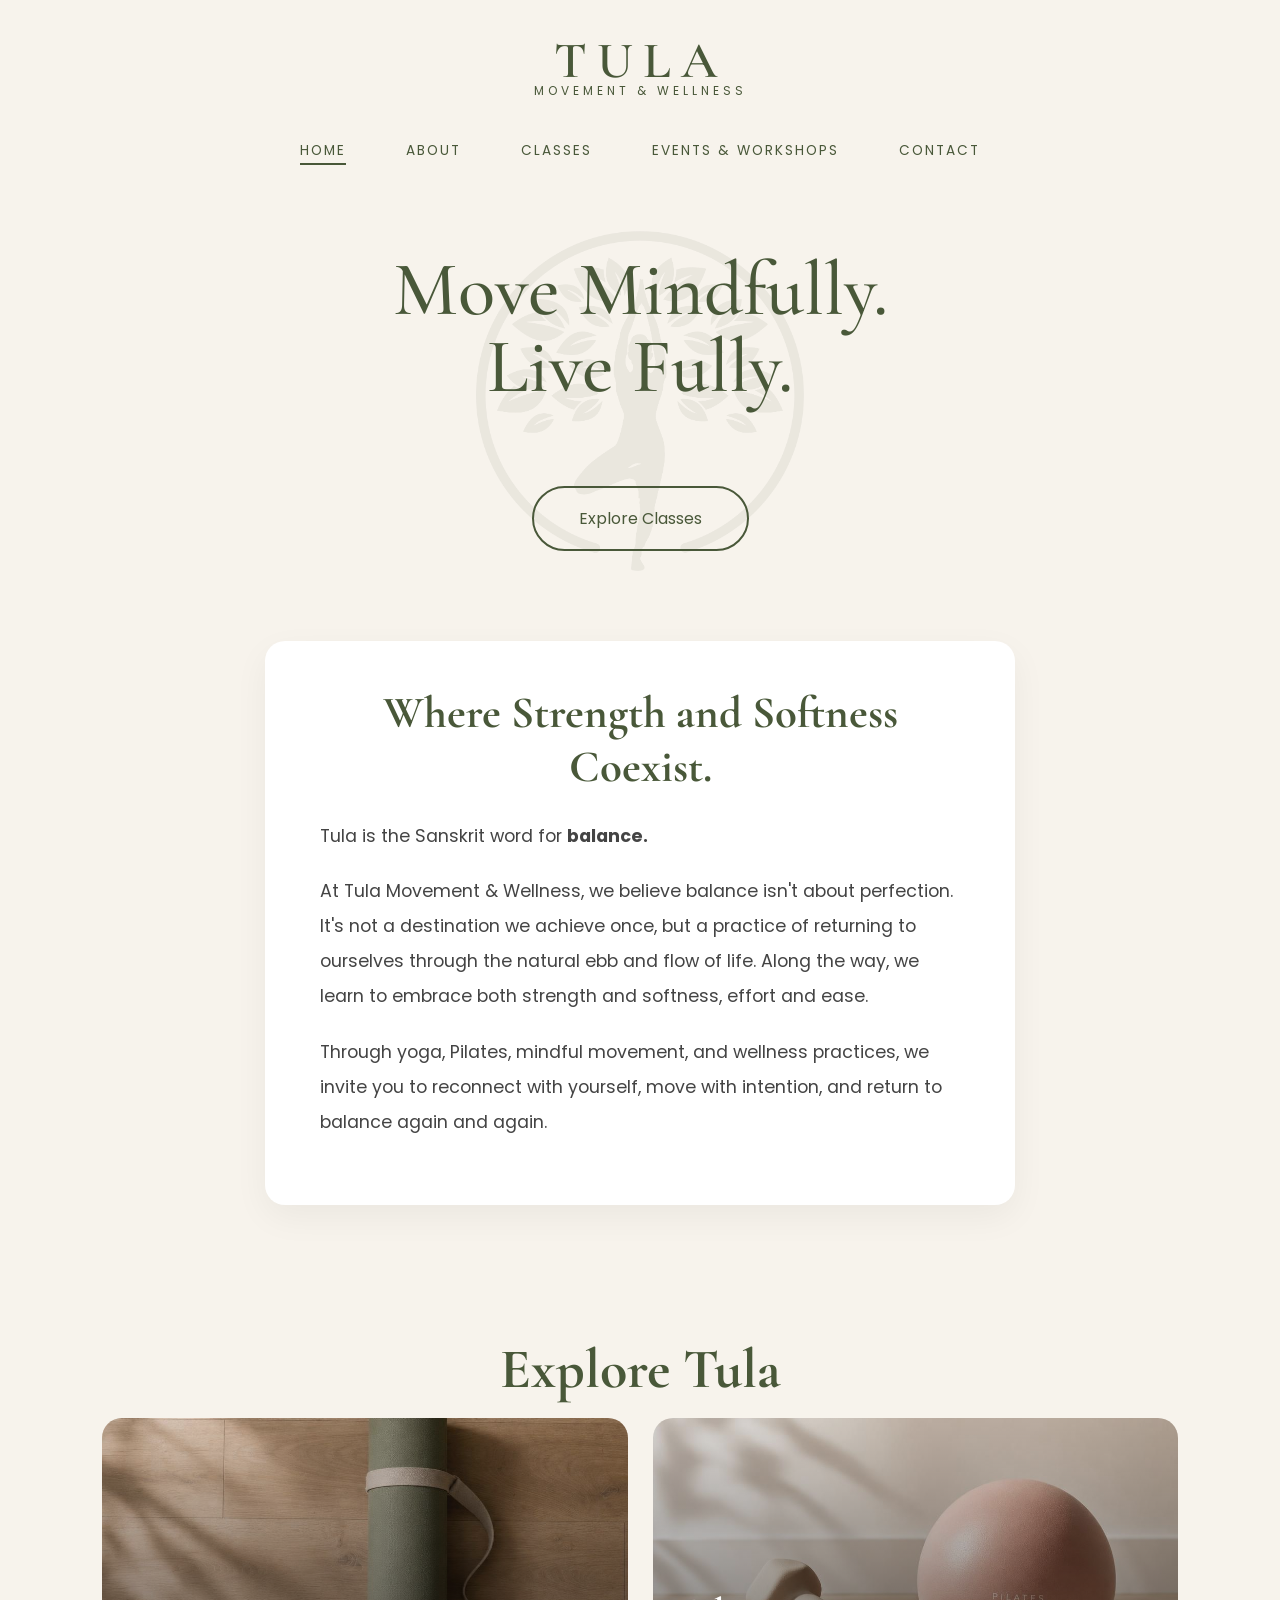
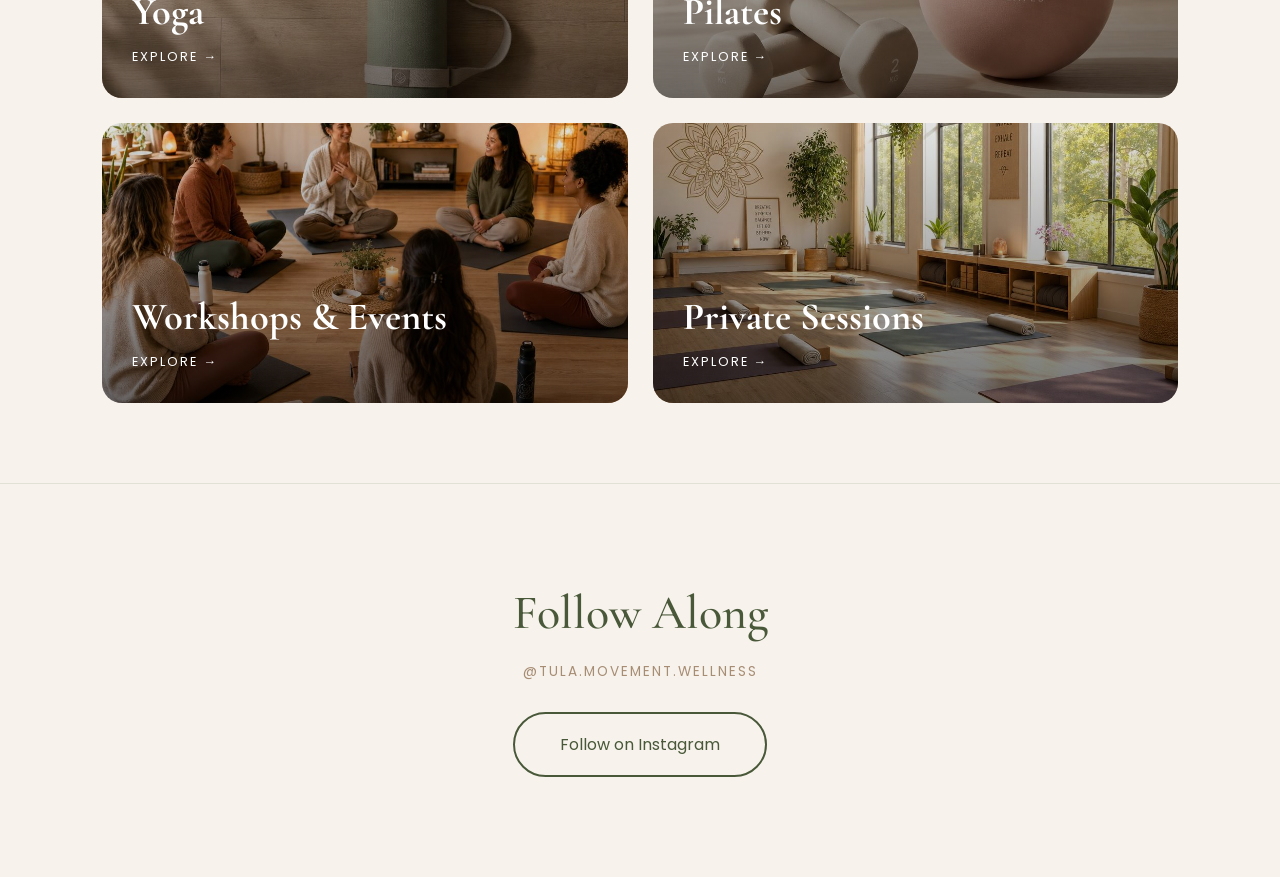
==== index.html @ 3f34ab4b "first release" ====
<!DOCTYPE html>
<html lang="en">

<head>

    <meta charset="UTF-8">
    <meta name="viewport" content="width=device-width, initial-scale=1.0">

    <title>Tula Movement & Wellness</title>

    <link rel="icon" type="image/png" href="assets/logos/tula-icon.png">
    <link rel="stylesheet" href="css/style.css">

    <link rel="preconnect" href="https://fonts.googleapis.com">
    <link rel="preconnect" href="https://fonts.gstatic.com" crossorigin>

    <link href="https://fonts.googleapis.com/css2?family=Cormorant+Garamond:wght@400;500;600;700&family=Poppins:wght@300;400;500&display=swap" rel="stylesheet">

</head>

<body>

<header>

    <div class="logo">
        <a href="index.html" style="text-decoration:none;">
            <h1>TULA</h1>
            <p>Movement & Wellness</p>
        </a>
    </div>

    <nav>

        <ul>

            <li><a href="index.html" class="active">Home</a></li>
            <li><a href="html/about.html">About</a></li>
            <li><a href="html/classes.html">Classes</a></li>
            <li><a href="html/events.html">Events & Workshops</a></li>
            <li><a href="html/contact.html">Contact</a></li>

        </ul>

    </nav>


</header>

<section class="hero">

    <img src="assets/logos/tula-icon.png" alt="" class="hero-watermark">

    <h2>Move Mindfully.</h2>
    <h2>Live Fully.</h2>

    <a href="html/classes.html" class="button">
        Explore Classes
    </a>

</section>

<section class="about">

    <div class="about-box">

        <h3>Where Strength and Softness Coexist.</h3>

        <p>Tula is the Sanskrit word for <strong>balance.</strong></p>

        <p>
            At Tula Movement &amp; Wellness, we believe balance isn't about perfection.
            It's not a destination we achieve once, but a practice of returning to ourselves
            through the natural ebb and flow of life. Along the way, we learn to embrace
            both strength and softness, effort and ease.
        </p>

        <p>
            Through yoga, Pilates, mindful movement, and wellness practices, we invite you
            to reconnect with yourself, move with intention, and return to balance again and again.
        </p>

    </div>

</section>

<!-- ========================= -->
<!-- EXPLORE TULA -->
<!-- ========================= -->

<section class="offerings">

    <h2 class="section-title">Explore Tula</h2>

    <div class="card-grid">

        <!-- Large Yoga Card -->
        <a href="html/yoga.html" class="card yoga large">

            <div class="overlay"></div>

            <div class="card-content">
                <h3>Yoga</h3>
                <span>Explore →</span>
            </div>

        </a>

        <!-- Pilates -->
        <a href="html/pilates.html" class="card pilates">

            <div class="overlay"></div>

            <div class="card-content">
                <h3>Pilates</h3>
                <span>Explore →</span>
            </div>

        </a>

        <!-- Workshops -->
        <a href="html/events.html" class="card workshops">

            <div class="overlay"></div>

            <div class="card-content">
                <h3>Workshops & Events</h3>
                <span>Explore →</span>
            </div>

        </a>

        <!-- Large Private -->
        <a href="html/private-sessions.html" class="card private large">

            <div class="overlay"></div>

            <div class="card-content">
                <h3>Private Sessions</h3>
                <span>Explore →</span>
            </div>

        </a>

    </div>

</section>

<!-- ========================= -->
<!-- INSTAGRAM -->
<!-- ========================= -->

<section class="instagram-section">

    <div class="instagram-inner">

        <h2>Follow Along</h2>

        <a href="https://www.instagram.com/tula.movement.wellness" target="_blank" rel="noopener" class="instagram-handle">
            @tula.movement.wellness
        </a>

        <a href="https://www.instagram.com/tula.movement.wellness" target="_blank" rel="noopener" class="button instagram-btn">
            Follow on Instagram
        </a>

    </div>

</section>

</body>

</html>
---- css/style.css ----
/* ---------- COLORS ---------- */

:root{

    --green:#495839;

    --beige:#F7F3EC;

    --brown:#A78D74;

    --text:#353535;

    --white:#ffffff;

}

/* ---------- RESET ---------- */

*{

    margin:0;

    padding:0;

    box-sizing:border-box;

}

body{

    background:var(--beige);

    color:var(--text);

    font-family:Poppins,sans-serif;

}

/* ---------- HEADER ---------- */

header{

    text-align:center;

    padding:30px 8% 20px;

}

/* ---------- LOGO ---------- */

.logo h1{

    font-family:"Cormorant Garamond",serif;

    color:var(--green);

    font-size:3.2rem;

    letter-spacing:10px;

    font-weight:600;

}

.logo p{

    color:var(--green);

    letter-spacing:4px;

    text-transform:uppercase;

    margin-top:-10px;

    font-size:.75rem;

}

/* ---------- NAV ---------- */

nav{

    margin-top:35px;

}

nav ul{

    display:flex;

    justify-content:center;

    gap:60px;

    list-style:none;

}

nav a{

    text-decoration:none;

    color:var(--green);

    text-transform:uppercase;

    letter-spacing:2px;

    font-size:.85rem;

    transition:.3s;

}

nav a:hover{

    opacity:.6;

}

/* ---------- HERO ---------- */

/* ---------- HERO ---------- */

.hero{

    max-width:800px;

    margin:70px auto 40px;

    text-align:center;

    padding:0 30px;

}

.hero h2{

    font-family:"Cormorant Garamond",serif;

    color:var(--green);

    font-size:clamp(3.5rem,6vw,5rem);

    font-weight:500;

    line-height:1;

}

.hero h2:last-of-type{

    margin-bottom:60px;

}

/* ---------- BUTTON ---------- */

.button{

    display:inline-block;

    margin-top:20px;

    padding:18px 45px;

    border:2px solid var(--green);

    color:var(--green);

    text-decoration:none;

    border-radius:50px;

    transition:.3s;

}

.button:hover{

    background:var(--green);

    color:white;

}

/* ========================= */
/* WHAT IS TULA */
/* ========================= */

.about{

    padding:50px 8%;

    display:flex;

    justify-content:center;

}

.about-box{

    background:#ffffff;

    max-width:750px;

    padding:45px 55px;

    border-radius:20px;

    box-shadow:0 12px 35px rgba(0,0,0,.05);

}

.about-box h2{

    font-family:"Cormorant Garamond", serif;

    color:#495839;

    font-size:3.5rem;

    margin-bottom:30px;

    text-align:center;

}

.about-box p{

    font-size:1.1rem;

    line-height:2;

    margin-bottom:20px;

    color:#444;

}

/* ========================= */
/* EXPLORE TULA */
/* ========================= */

.offerings {

    padding: 80px 8%;

}


.section-title {

    text-align:center;

    font-family:"Cormorant Garamond", serif;

    font-size:3.5rem;

    color:#495839;

    margin-bottom:15px;

}


.section-subtitle {

    text-align:center;

    color:#666;

    margin-bottom:45px;

}


/* CARD GRID */

.card-grid {

    display:grid;

    grid-template-columns:repeat(2, 1fr);

    gap:25px;

    max-width:1100px;

    margin:auto;

}


/* CARDS */

.card {

    position:relative;

    height:280px;

    border-radius:20px;

    overflow:hidden;

    display:flex;

    align-items:flex-end;

    text-decoration:none;

    background-size:cover;

    background-position:center;

    transition:.4s ease;

}


/* IMAGES */

.yoga {

    background-image:url("../images/yoga.jpg");

}


.pilates {

    background-image:url("../images/pilates.jpg");

}


.workshops {

    background-image:url("../images/workshops.jpg");

}


.private {

    background-image:url("../images/private.jpg");

}



/* DARK OVERLAY */

.overlay {

    position:absolute;

    inset:0;

    background:linear-gradient(
        to top,
        rgba(0,0,0,.55),
        rgba(0,0,0,.1)
    );

}


/* TEXT */

.card-content {

    position:relative;

    z-index:2;

    color:white;

    padding:30px;

}


.card-content h3 {

    font-family:"Cormorant Garamond", serif;

    font-size:2.4rem;

    margin-bottom:8px;

}


.card-content span {

    font-size:.8rem;

    letter-spacing:2px;

    text-transform:uppercase;

}


/* HOVER */

.card:hover {

    transform:translateY(-5px);

}

/* ========================= */
/* MEET KRISTA */
/* ========================= */


.meet-krista{

    display:grid;

    grid-template-columns:1.1fr 0.9fr;

    gap:70px;

    align-items:start;

    padding:90px 8%;

    max-width:1300px;

    margin:auto;

}


/* IMAGE */

.krista-image{

    display:flex;

    flex-direction:column;

    gap:20px;

    margin-top:0;

}

.krista-image img{

    width:100%;

    height:600px;

    object-fit:cover;
    object-position:center 15%;
    border-radius:25px;

}



/* TEXT */

.krista-content h2{

    font-family:"Cormorant Garamond", serif;

    color:#495839;

    font-size:3.5rem;

    margin-top:0;
    margin-bottom:10px;

}


.krista-content h3{

    font-family:"Poppins", sans-serif;

    font-size:.9rem;

    letter-spacing:2px;

    text-transform:uppercase;

    color:#8A6F57;

    font-weight:400;

    margin-bottom:30px;

}


.krista-content p{

    line-height:1.9;

    margin-bottom:20px;

    color:#444;

}

/* ========================= */
/* EVENTS */
/* ========================= */

.events{

    padding:100px 8%;

    background:#F7F3EC;

}

.events-header{

    text-align:center;

    max-width:700px;

    margin:0 auto 60px;

}

.events-header h2{

    font-family:"Cormorant Garamond", serif;

    font-size:3.5rem;

    color:#495839;

    margin-bottom:15px;

}

.events-header p{

    color:#666;

    line-height:1.8;

}

.calendar-placeholder{
    max-width: 780px;
    margin: 40px auto 0;
    padding: 40px 30px;
    border: 1px dashed rgba(73, 88, 57, 0.3);
    border-radius: 20px;
    background: rgba(255,255,255,0.6);
    text-align: center;
    color: var(--green);
    font-weight: 500;
    letter-spacing: 0.04em;
}

.event-grid{

    display:grid;

    grid-template-columns:repeat(auto-fit,minmax(340px,1fr));

    gap:35px;

    max-width:1100px;

    margin:auto;

}

.event-card{

    background:white;

    border-radius:20px;

    overflow:hidden;

    box-shadow:0 10px 25px rgba(0,0,0,.06);

    transition:.3s;

}

.event-card:hover{

    transform:translateY(-6px);

}

.event-card img{

    width:100%;

    height:240px;

    object-fit:cover;

}

.event-content{

    padding:30px;

}

.event-date{

    color:#A78D74;

    font-size:.8rem;

    text-transform:uppercase;

    letter-spacing:2px;

}

.event-content h3{

    margin:15px 0;

    font-family:"Cormorant Garamond", serif;

    color:#495839;

    font-size:2rem;

}

.event-content p{

    line-height:1.8;

    margin-bottom:25px;

}

.button-small{

    text-decoration:none;

    color:#495839;

    font-weight:500;

}
/* ========================= */
/* ACTIVE NAV LINK */
/* ========================= */

nav a.active {
    border-bottom: 2px solid var(--green);
    padding-bottom: 3px;
}

/* ========================= */
/* PAGE HERO (inner pages) */
/* ========================= */

.page-hero {
    text-align: center;
    padding: 70px 8% 60px;
}

.page-hero h2 {
    font-family: "Cormorant Garamond", serif;
    color: var(--green);
    font-size: clamp(3rem, 5vw, 4.5rem);
    font-weight: 500;
}

/* ========================= */
/* ABOUT BOX H3 (homepage What is Tula) */
/* ========================= */

.about-box h3 {
    font-family: "Cormorant Garamond", serif;
    color: #495839;
    font-size: 2.8rem;
    margin-bottom: 25px;
    text-align: center;
}

/* ========================= */
/* CLASS LIST */
/* ========================= */

.class-list {
    max-width: 980px;
    margin: 0 auto;
    display: flex;
    flex-direction: column;
    gap: 24px;
}

.class-item {
    position: relative;
    overflow: hidden;
    border-radius: 24px;
    min-height: 320px;
    box-shadow: 0 14px 35px rgba(0, 0, 0, 0.08);
}

.class-item::before {
    content: "";
    position: absolute;
    inset: 0;
    background-size: cover;
    background-position: center;
    transform: scale(1.03);
    z-index: 0;
}

.class-item::after {
    content: "";
    position: absolute;
    inset: 0;
    background: linear-gradient(to right, rgba(0, 0, 0, 0.62), rgba(0, 0, 0, 0.2));
    z-index: 0;
}

.class-item-yoga::before {
    background-image: url("../images/yoga.jpg");
}

.class-item-pilates::before {
    background-image: url("../images/pilates.jpg");
}

.class-item-private::before {
    background-image: url("../images/private.jpg");
}

.class-info {
    position: relative;
    z-index: 1;
    padding: 42px 44px;
    min-height: 320px;
    display: flex;
    flex-direction: column;
    justify-content: center;
}

.class-info h3 {
    font-family: "Cormorant Garamond", serif;
    color: white;
    font-size: 2.4rem;
    margin-bottom: 15px;
    font-weight: 500;
}

.class-info p {
    color: rgba(255, 255, 255, 0.95);
    line-height: 1.9;
    max-width: 680px;
    font-size: 1rem;
}

.class-info .button {
    background: rgba(255, 255, 255, 0.95);
    color: var(--green);
    border-color: white;
    margin-top: 12px;
}

.class-info .button:hover {
    background: var(--green);
    color: white;
}

/* ========================= */
/* CLASS FORMATS */
/* ========================= */

.format-grid {
    display: grid;
    grid-template-columns: repeat(2, minmax(0, 1fr));
    gap: 20px;
    margin-top: 24px;
}

.format-card {
    background: #fff;
    border: 1px solid rgba(73, 88, 57, 0.12);
    border-radius: 16px;
    padding: 24px;
    box-shadow: 0 8px 20px rgba(0, 0, 0, 0.03);
}

.format-card h4 {
    font-family: "Cormorant Garamond", serif;
    color: var(--green);
    font-size: 1.45rem;
    margin-bottom: 10px;
}

.format-card p {
    margin: 0;
    font-size: 0.95rem;
    line-height: 1.8;
    color: #555;
}

@media (max-width: 700px) {
    .format-grid {
        grid-template-columns: 1fr;
    }
}

/* ========================= */
/* DETAIL PAGES */
/* ========================= */

.detail-page {
    max-width: 1100px;
    margin: 0 auto 80px;
    padding: 0 8%;
    display: grid;
    grid-template-columns: 1.1fr 0.9fr;
    gap: 40px;
    align-items: start;
}

.detail-lower {
    grid-column: 1 / -1;
    padding: 0;
    margin-top: 10px;
    display: grid;
    grid-template-columns: repeat(2, minmax(0, 1fr));
    gap: 20px;
}

.photo-stack {
    display: grid;
    gap: 20px;
}

.yoga-collage {
    display: grid;
    grid-template-columns: 1fr 1fr;
    gap: 18px;
    margin-bottom: 8px;
}

.yoga-collage img {
    width: 100%;
    height: 260px;
    object-fit: cover;
    border-radius: 24px;
}

.yoga-collage img:first-child {
    grid-column: 1 / -1;
    height: 320px;
}

.private-banner {
    position:relative;
    width:100%;
    margin:0 auto 24px;
    padding:0 0 0;
}

.private-banner-image {
    width:100%;
    height:360px;
    object-fit:cover;
    display:block;
}

.private-banner-title {
    position:absolute;
    inset:0;
    display:flex;
    align-items:center;
    justify-content:flex-start;
    padding:0 8%;
    background:linear-gradient(to right, rgba(53,53,53,0.45), rgba(53,53,53,0.1));
}

.private-banner-title h2 {
    color:white;
    text-align:left;
    margin:0;
    font-size:clamp(2.4rem, 4vw, 3.2rem);
}

.private-photo-layout {
    display:block;
    margin-bottom:18px;
}

.private-photo-top {
    width:100%;
    height:380px;
    object-fit:cover;
    border-radius:24px;
}

.private-photo-bottom {
    width:260px;
    height:260px;
    object-fit:cover;
    border-radius:24px;
}

.private-cta-row {
    display:flex;
    align-items:center;
    justify-content:center;
    gap:24px;
    flex-wrap:wrap;
}

.pilates-banner {
    position:relative;
    width:100%;
    min-height:320px;
    margin:0 auto 24px;
    overflow:hidden;
    border-radius:0 0 24px 24px;
}

.pilates-banner-image {
    width:100%;
    height:320px;
    object-fit:cover;
    object-position:center 20%;
    display:block;
    opacity:0.9;
    filter:saturate(0.88) contrast(1.02);
}

.pilates-banner-title {
    position:absolute;
    inset:0;
    display:flex;
    align-items:center;
    justify-content:flex-start;
    padding:0 8%;
    background:linear-gradient(to right, rgba(53,53,53,0.58), rgba(53,53,53,0.14));
}

.pilates-banner-title h2 {
    color:white;
    text-align:left;
    margin:0;
    font-size:clamp(2.8rem, 5vw, 4rem);
    font-weight:600;
    letter-spacing:0.08em;
    text-transform:uppercase;
    text-shadow:0 2px 12px rgba(0,0,0,0.35);
}

.single-photo {
    width: 100%;
    height: 420px;
    object-fit: cover;
    border-radius: 24px;
}

.photo-placeholder {
    min-height: 220px;
    border-radius: 24px;
    background: linear-gradient(135deg, rgba(73, 88, 57, 0.15), rgba(167, 141, 116, 0.2));
    border: 1px dashed rgba(73, 88, 57, 0.35);
    display: flex;
    align-items: center;
    justify-content: center;
    color: var(--green);
    font-weight: 500;
    letter-spacing: 1px;
    text-transform: uppercase;
}

.detail-content {
    padding: 35px 40px;
    max-width: 1200px;
    width: 100%;
    margin: 0 auto;
}

.detail-side-image {
    display: flex;
    align-items: center;
    justify-content: center;
    height: auto;
}

.detail-side-image img {
    width: min(100%, 420px);
    height: 320px;
    object-fit: cover;
    border-radius: 24px;
    box-shadow: 0 12px 30px rgba(0, 0, 0, 0.08);
    margin: 0 auto;
}

.class-format-section {
    margin-top: 0;
    padding: 24px 26px;
    border: 1px solid rgba(73, 88, 57, 0.14);
    border-radius: 20px;
    background: #fff;
    box-shadow: 0 10px 28px rgba(0, 0, 0, 0.05);
}

.class-format-section h4 {
    font-family: "Cormorant Garamond", serif;
    color: var(--green);
    font-size: 1.6rem;
    margin-bottom: 8px;
}

.schedule-box {
    margin-top: 16px;
    padding: 16px 18px;
    background: rgba(247, 243, 236, 0.8);
    border-radius: 14px;
    border: 1px solid rgba(73, 88, 57, 0.1);
}

.detail-actions {
    display: flex;
    flex-wrap: wrap;
    gap: 14px;
    margin-top: 24px;
}

.button.secondary {
    background: transparent;
    color: var(--green);
}

.button.secondary:hover {
    background: var(--green);
    color: white;
}

@media (max-width: 800px) {
    .detail-page {
        grid-template-columns: 1fr;
    }
}

/* ========================= */
/* CONTACT PAGE */
/* ========================= */

.contact-banner {
    position:relative;
    width:100%;
    margin:0 auto 24px;
}

.contact-banner-image {
    width:100%;
    height:360px;
    object-fit:cover;
    display:block;
}

.contact-banner-title {
    position:absolute;
    inset:0;
    display:flex;
    align-items:center;
    justify-content:flex-start;
    padding:0 8%;
    background:linear-gradient(to right, rgba(53,53,53,0.45), rgba(53,53,53,0.1));
}

.contact-banner-title h2 {
    color:white;
    text-align:left;
    margin:0;
    font-size:clamp(2.4rem, 4vw, 3.2rem);
}

.contact-section {
    padding: 20px 8% 120px;
}

.contact-wrap {
    max-width: 1100px;
    margin: 0 auto;
    display: grid;
    grid-template-columns: 1fr 1fr;
    gap: 80px;
    align-items: start;
}

.contact-info h2 {
    font-family: "Cormorant Garamond", serif;
    color: var(--green);
    font-size: 3rem;
    margin-bottom: 20px;
    font-weight: 500;
}

.contact-info > p {
    color: #555;
    line-height: 1.9;
    margin-bottom: 40px;
}

.contact-details {
    display: flex;
    flex-direction: column;
    gap: 20px;
}

.contact-detail-item {
    display: flex;
    flex-direction: column;
    gap: 4px;
}

.contact-logo {
    width: 110px;
    height: auto;
    margin: 10px auto 0;
    display: block;
}

.contact-label {
    font-size: .7rem;
    letter-spacing: 3px;
    text-transform: uppercase;
    color: var(--brown);
}

.contact-value {
    font-size: 1rem;
    color: var(--text);
}

.contact-link {
    text-decoration: none;
    color: var(--green);
    transition: opacity .3s;
}

.contact-link:hover {
    opacity: .6;
}

.contact-form-wrap {
    background: white;
    border-radius: 20px;
    padding: 50px;
    box-shadow: 0 12px 35px rgba(0,0,0,.05);
}

.contact-form-logo {
    width: 160px;
    max-width: 90%;
    height: auto;
    display: block;
    margin: 0 auto 24px;
}

.contact-form {
    display: flex;
    flex-direction: column;
    gap: 25px;
}

.form-group {
    display: flex;
    flex-direction: column;
    gap: 8px;
}

.form-group label {
    font-size: .75rem;
    letter-spacing: 2px;
    text-transform: uppercase;
    color: var(--green);
}

.form-group input,
.form-group textarea {
    border: 1px solid rgba(73, 88, 57, 0.25);
    border-radius: 10px;
    padding: 14px 18px;
    font-family: Poppins, sans-serif;
    font-size: .9rem;
    color: var(--text);
    background: var(--beige);
    outline: none;
    transition: border-color .3s;
    resize: vertical;
}

.form-group input:focus,
.form-group textarea:focus {
    border-color: var(--green);
}

.contact-submit {
    display: inline-block;
    padding: 18px 45px;
    border: 2px solid var(--green);
    color: var(--green);
    background: transparent;
    border-radius: 50px;
    font-family: Poppins, sans-serif;
    font-size: .85rem;
    letter-spacing: 2px;
    text-transform: uppercase;
    cursor: pointer;
    transition: .3s;
}

.contact-submit:hover {
    background: var(--green);
    color: white;
}

/* ========================= */
/* INSTAGRAM SECTION */
/* ========================= */

.instagram-section {
    padding: 100px 8%;
    text-align: center;
    border-top: 1px solid rgba(73, 88, 57, 0.12);
}

.instagram-inner {
    max-width: 600px;
    margin: 0 auto;
    display: flex;
    flex-direction: column;
    align-items: center;
    gap: 20px;
}

.instagram-icon {
    color: var(--green);
    opacity: 0.8;
}

.instagram-section h2 {
    font-family: "Cormorant Garamond", serif;
    color: var(--green);
    font-size: 3rem;
    font-weight: 500;
    margin: 0;
}

.instagram-section p {
    color: #666;
    line-height: 1.8;
    margin: 0;
}

.instagram-handle {
    font-family: Poppins, sans-serif;
    font-size: .85rem;
    letter-spacing: 2px;
    color: var(--brown);
    text-decoration: none;
    text-transform: uppercase;
    transition: opacity .3s;
}

.instagram-handle:hover {
    opacity: .6;
}

.instagram-btn {
    margin-top: 10px;
}

/* ========================= */
/* LOGO IMAGE IN HEADER */
/* ========================= */

.logo a {
    text-decoration: none;
    display: inline-block;
}

.logo-img {
    height: 110px;
    width: auto;
    mix-blend-mode: multiply;
    display: block;
    margin: 0 auto;
}

/* ========================= */
/* ABOUT BOX ICON */
/* ========================= */

.about-box-icon {
    display: block;
    width: 70px;
    height: 70px;
    object-fit: contain;
    margin: 0 auto 20px;
    opacity: 0.85;
}

/* ========================= */
/* INSTAGRAM TULA ICON */
/* ========================= */

.ig-tula-icon {
    width: 80px;
    height: 80px;
    object-fit: contain;
    opacity: 0.85;
}


/* ========================= */
/* HERO WATERMARK */
/* ========================= */

.hero {
    position: relative;
}

.hero-watermark {
    position: absolute;
    top: 50%;
    left: 50%;
    transform: translate(-50%, -50%);
    width: 340px;
    height: 340px;
    object-fit: contain;
    opacity: 0.08;
    pointer-events: none;
    z-index: 0;
}

.hero h2,
.hero .button {
    position: relative;
    z-index: 1;
}
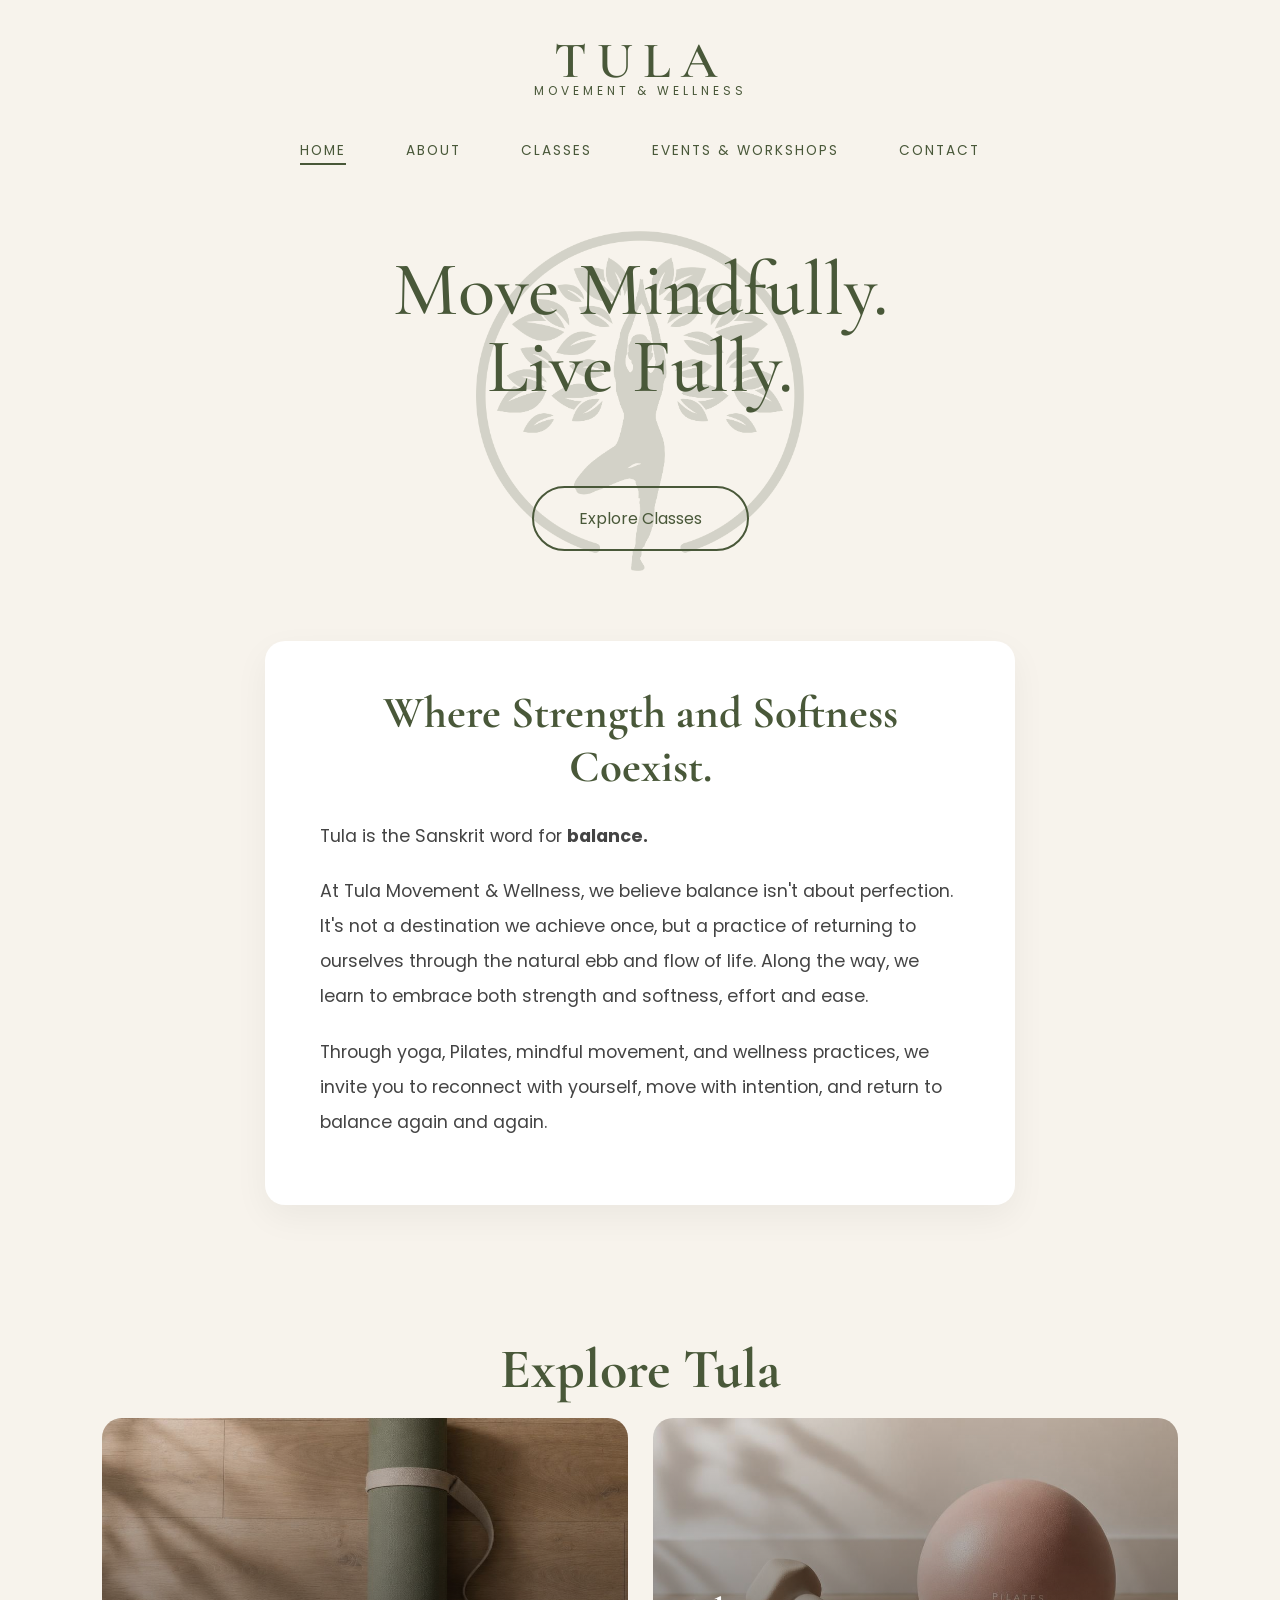
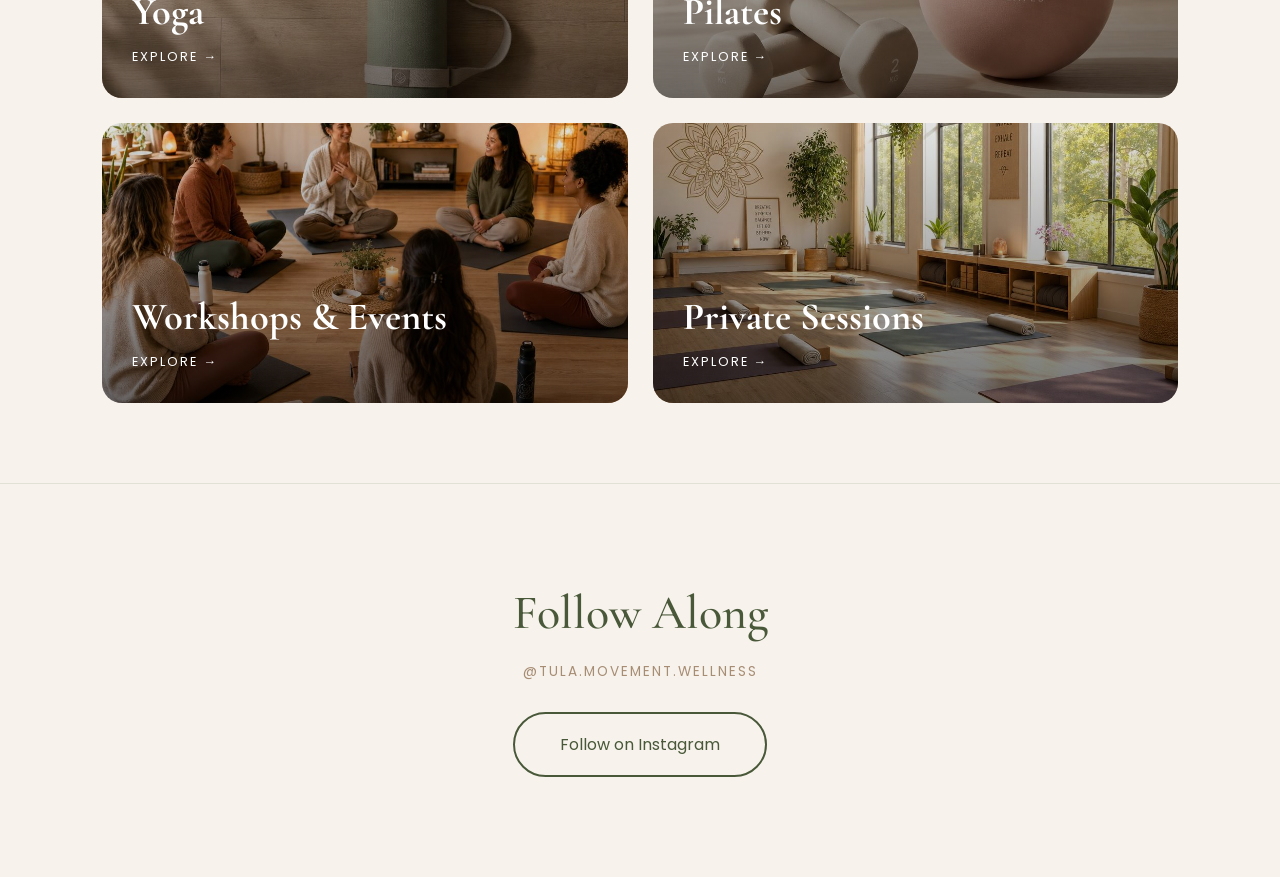
==== commit cf084ef5: "more mobile updates" ====
--- a/index.html
+++ b/index.html
@@ -28,6 +28,12 @@
             <p>Movement & Wellness</p>
         </a>
     </div>
+
+    <button class="menu-toggle" aria-expanded="false" aria-label="Open navigation">
+        <span></span>
+        <span></span>
+        <span></span>
+    </button>
 
     <nav>
 
@@ -166,7 +172,7 @@
     </div>
 
 </section>
-
+    <script src="js/script.js"></script>
 </body>
 
 </html>
--- a/css/style.css
+++ b/css/style.css
@@ -36,6 +36,14 @@
 
 }
 
+img,
+video,
+picture,
+svg {
+    max-width: 100%;
+    height: auto;
+}
+
 /* ---------- HEADER ---------- */
 
 header{
@@ -116,6 +124,79 @@
 
     opacity:.6;
 
+}
+
+.menu-toggle{
+    display:none;
+    position:absolute;
+    top:32px;
+    right:8%;
+    width:38px;
+    height:34px;
+    border:none;
+    background:none;
+    cursor:pointer;
+    z-index:12;
+    flex-direction:column;
+    justify-content:space-between;
+    padding:0;
+}
+
+.menu-toggle span{
+    display:block;
+    width:100%;
+    height:3px;
+    background:var(--green);
+    border-radius:999px;
+    transition:transform .3s ease, opacity .3s ease;
+}
+
+.menu-toggle[aria-expanded="true"] span:nth-child(1){
+    transform: translateY(10px) rotate(45deg);
+}
+
+.menu-toggle[aria-expanded="true"] span:nth-child(2){
+    opacity:0;
+}
+
+.menu-toggle[aria-expanded="true"] span:nth-child(3){
+    transform: translateY(-10px) rotate(-45deg);
+}
+
+@media (max-width: 900px) {
+    header {
+        position: relative;
+    }
+
+    .menu-toggle{
+        display:flex;
+    }
+
+    nav {
+        margin-top: 20px;
+    }
+
+    nav ul {
+        display: block;
+        max-height: 0;
+        overflow: hidden;
+        transition: max-height .35s ease;
+    }
+
+    nav ul li + li {
+        margin-top: 18px;
+    }
+
+    nav.show-menu ul {
+        max-height: 520px;
+    }
+
+    nav a{
+        display: block;
+        width: 100%;
+        font-size: .95rem;
+        text-align: center;
+    }
 }
 
 /* ---------- HERO ---------- */
@@ -507,6 +588,57 @@
 
     color:#444;
 
+}
+
+@media (max-width: 900px) {
+    .meet-krista {
+        grid-template-columns: 1fr;
+        gap: 40px;
+        padding: 60px 6%;
+    }
+
+    .krista-image {
+        order: 2;
+    }
+
+    .krista-content {
+        order: 1;
+    }
+
+    .krista-image img {
+        height: auto;
+        min-height: 260px;
+    }
+
+    .krista-content h2 {
+        font-size: clamp(2.8rem, 6vw, 3.5rem);
+    }
+
+    .krista-content h3 {
+        font-size: 1rem;
+        letter-spacing: 1.5px;
+    }
+}
+
+@media (max-width: 650px) {
+    .meet-krista {
+        padding: 40px 5%;
+        gap: 30px;
+    }
+
+    .krista-content h2 {
+        font-size: clamp(2.4rem, 8vw, 3rem);
+    }
+
+    .krista-content p {
+        font-size: 1rem;
+    }
+
+    .button {
+        width: 100%;
+        text-align: center;
+        padding: 14px 28px;
+    }
 }
 
 /* ========================= */
@@ -1051,6 +1183,23 @@
 @media (max-width: 800px) {
     .detail-page {
         grid-template-columns: 1fr;
+    }
+
+    .detail-lower {
+        grid-template-columns: 1fr;
+        gap: 24px;
+    }
+
+    .detail-content {
+        padding: 0 6%;
+    }
+
+    .class-format-section {
+        padding: 26px 22px;
+    }
+
+    .pilates-page .detail-side-image {
+        order: -1;
     }
 }
 
@@ -1229,6 +1378,49 @@
     color: white;
 }
 
+@media (max-width: 900px) {
+    .contact-wrap {
+        grid-template-columns: 1fr;
+        gap: 40px;
+    }
+
+    .contact-section {
+        padding: 20px 6% 100px;
+    }
+
+    .contact-form-wrap {
+        padding: 36px 24px;
+    }
+
+    .contact-form-logo {
+        width: 140px;
+    }
+
+    .contact-submit {
+        width: 100%;
+        padding: 16px 30px;
+    }
+}
+
+@media (max-width: 650px) {
+    .contact-section {
+        padding: 18px 5% 80px;
+    }
+
+    .contact-form-wrap {
+        padding: 28px 20px;
+    }
+
+    .form-group input,
+    .form-group textarea {
+        padding: 12px 14px;
+    }
+
+    .contact-form-logo {
+        width: 120px;
+    }
+}
+
 /* ========================= */
 /* INSTAGRAM SECTION */
 /* ========================= */
@@ -1343,7 +1535,7 @@
     width: 340px;
     height: 340px;
     object-fit: contain;
-    opacity: 0.08;
+    opacity: 0.22;
     pointer-events: none;
     z-index: 0;
 }
@@ -1353,3 +1545,164 @@
     position: relative;
     z-index: 1;
 }
+
+@media (max-width: 950px) {
+    header {
+        padding: 24px 6% 18px;
+    }
+
+    nav {
+        margin-top: 24px;
+    }
+
+    nav ul {
+        display: block;
+        width: 100%;
+        padding: 0;
+        margin: 0;
+    }
+
+    nav ul li {
+        margin: 0;
+        list-style: none;
+    }
+
+    nav ul li + li {
+        margin-top: 18px;
+    }
+
+    nav a {
+        display: block;
+        width: 100%;
+        font-size: .82rem;
+        text-align: center;
+    }
+
+    .hero {
+        margin: 50px auto 30px;
+        padding: 0 20px;
+    }
+
+    .hero-watermark {
+        width: 240px;
+    }
+
+    .button,
+    .contact-submit {
+        padding: 16px 36px;
+    }
+
+    .about {
+        padding: 42px 6%;
+    }
+
+    .about-box {
+        padding: 40px 36px;
+    }
+
+    .about-box h2 {
+        font-size: clamp(2.8rem, 5vw, 3.4rem);
+    }
+
+    .offerings {
+        padding: 70px 6%;
+    }
+
+    .card-grid {
+        grid-template-columns: 1fr;
+    }
+
+    .card {
+        height: auto;
+        min-height: 260px;
+    }
+
+    .card-content {
+        padding: 28px;
+    }
+
+    .card-content h3 {
+        font-size: 2rem;
+    }
+
+    .section-title,
+    .page-hero h2,
+    .instagram-section h2,
+    .about-box h3 {
+        font-size: clamp(2.4rem, 6vw, 3.2rem);
+    }
+
+    .instagram-section {
+        padding: 70px 6%;
+    }
+}
+
+@media (max-width: 700px) {
+    nav ul {
+        flex-direction: column;
+        gap: 14px;
+        align-items: center;
+    }
+
+    .logo h1 {
+        font-size: 2.4rem;
+        letter-spacing: 8px;
+    }
+
+    .logo p {
+        font-size: .75rem;
+        letter-spacing: 3px;
+        margin-top: -8px;
+    }
+
+    .hero {
+        margin: 40px auto 24px;
+    }
+
+    .hero-watermark {
+        width: 160px;
+        top: 55%;
+    }
+
+    .hero h2 {
+        font-size: clamp(2.2rem, 10vw, 3.2rem);
+    }
+
+    .hero .button {
+        padding: 10px 24px;
+        font-size: .95rem;
+        max-width: 220px;
+        display: inline-flex;
+        justify-content: center;
+        text-align: center;
+        margin: 0 auto;
+    }
+
+    .button,
+    .contact-submit {
+        padding: 14px 30px;
+    }
+
+    .about-box {
+        padding: 32px 22px;
+    }
+
+    .card {
+        min-height: 240px;
+    }
+
+    .card-content h3 {
+        font-size: 1.9rem;
+    }
+
+    .about-box p,
+    .event-content p,
+    .contact-info > p,
+    .class-info p {
+        font-size: 1rem;
+    }
+
+    .instagram-section {
+        padding: 50px 5%;
+    }
+}
